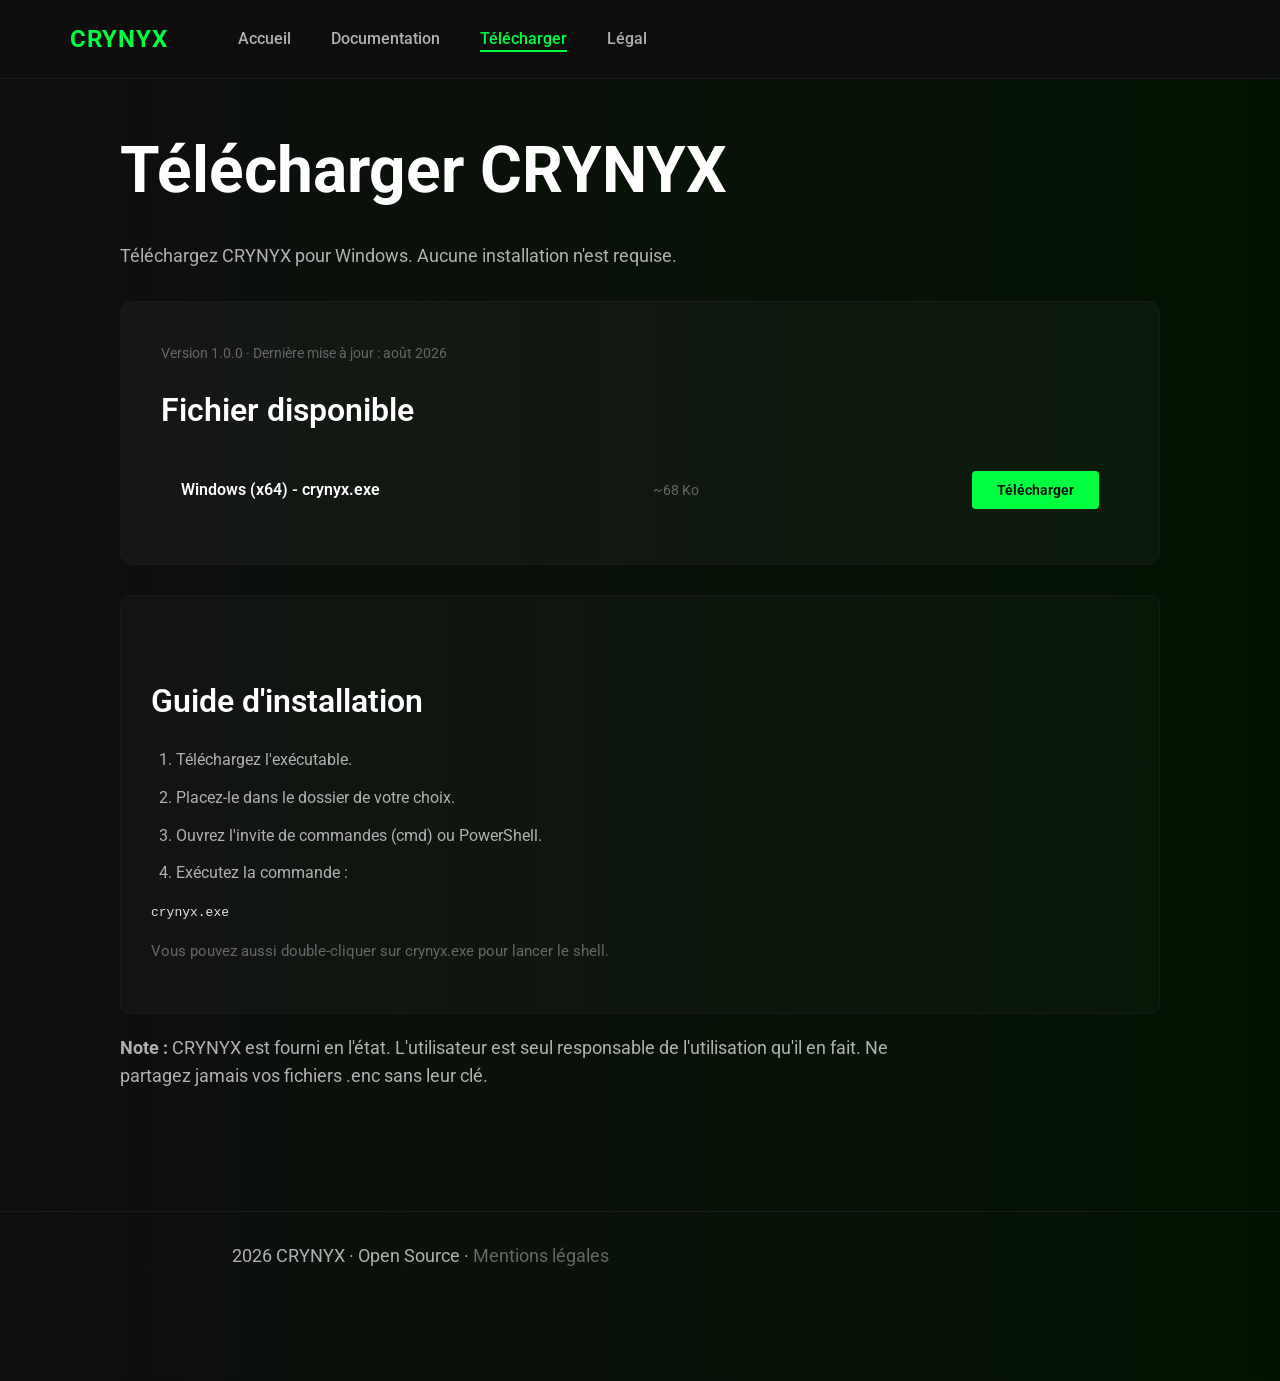
==== download.html @ 18b91b98 "Ajout du site avec le dossier download" ====
<!DOCTYPE html>
<html lang="fr">
<head>
    <meta charset="UTF-8" />
    <meta name="viewport" content="width=device-width, initial-scale=1.0" />
    <title>Télécharger CRYNYX</title>
    <link rel="stylesheet" href="style/style.css" />
    <link href="https://fonts.googleapis.com/css2?family=Roboto:wght@400;500;700&display=swap" rel="stylesheet" />
</head>
<body>

    <header>
        <nav class="nav-bar">
            <div class="logo">CRYNYX</div>
            <ul class="nav-links">
                <li><a href="index.html">Accueil</a></li>
                <li><a href="documentation.html">Documentation</a></li>
                <li><a href="download.html" class="active">Télécharger</a></li>
                <li><a href="legales.html">Légal</a></li>
            </ul>
        </nav>
    </header>

    <main>
        <h1>Télécharger CRYNYX</h1>
        <p>Téléchargez CRYNYX pour Windows. Aucune installation n'est requise.</p>

        <div class="download-card">
            <p class="version">Version 1.0.0 · Dernière mise à jour : août 2026</p>

            <h2>Fichier disponible</h2>

            <div class="download-item">
                <span class="name">Windows (x64) - crynyx.exe</span>
                <span class="size">~68 Ko</span>
                <a href="download/crynyx.exe" class="btn-small">Télécharger</a>
            </div>

        </div>

        <div class="install-steps">
            <h2>Guide d'installation</h2>
            <ol>
                <li>Téléchargez l'exécutable.</li>
                <li>Placez-le dans le dossier de votre choix.</li>
                <li>Ouvrez l'invite de commandes (cmd) ou PowerShell.</li>
                <li>Exécutez la commande :</li>
            </ol>
            <code>crynyx.exe</code>
            <p style="margin-top:15px; font-size:15px; color:#666;">
                Vous pouvez aussi double-cliquer sur crynyx.exe pour lancer le shell.
            </p>
        </div>

        <div class="warning-box">
            <p><strong>Note :</strong> CRYNYX est fourni en l'état. L'utilisateur est seul responsable de l'utilisation qu'il en fait. Ne partagez jamais vos fichiers .enc sans leur clé.</p>
        </div>
    </main>

    <footer>
        <p>2026 CRYNYX · Open Source · <a href="legales.html">Mentions légales</a></p>
    </footer>

</body>
</html>
---- style/style.css ----
/* ===== BASE ===== */
* {
    margin: 0;
    padding: 0;
    box-sizing: border-box;
}

html {
    background: linear-gradient(to right, #0f0f0f, #021401);
    min-height: 100vh;
    font-family: 'Roboto', 'Courier New', monospace;
}

body {
    color: #e0e0e0;
    line-height: 1.6;
    padding-bottom: 60px;
}

a {
    color: #e0e0e0;
    text-decoration: none;
    transition: color 0.3s ease;
}

a:hover {
    color: #00ff41;
}

/* ===== HEADER / NAVIGATION ===== */
header {
    padding: 20px 0;
    background: rgba(15, 15, 15, 0.9);
    border-bottom: 1px solid #1a1a1a;
    position: fixed;
    top: 0;
    left: 0;
    width: 100%;
    z-index: 1000;
    backdrop-filter: blur(8px);
}

.nav-bar {
    display: flex;
    align-items: center;
    justify-content: flex-start;
    max-width: 1200px;
    margin: 0 auto;
    padding: 0 30px;
    gap: 50px;
}

.logo {
    font-size: 24px;
    font-weight: 700;
    color: #00ff41;
    letter-spacing: 1px;
    margin-right: 20px;
}

.logo span {
    color: #ffffff;
}

.nav-links {
    display: flex;
    gap: 40px;
    list-style: none;
}

.nav-links a {
    color: #b0b0b0;
    font-size: 16px;
    font-weight: 500;
    position: relative;
    padding-bottom: 4px;
}

.nav-links a::after {
    content: '';
    position: absolute;
    bottom: 0;
    left: 0;
    width: 0%;
    height: 2px;
    background: #00ff41;
    transition: width 0.3s ease;
}

.nav-links a:hover::after {
    width: 100%;
}

.nav-links a.active {
    color: #00ff41;
}

.nav-links a.active::after {
    width: 100%;
}

/* ===== MAIN CONTENT ===== */
main {
    max-width: 1100px;
    margin: 0 auto;
    padding: 120px 30px 40px;
}

/* ===== TITRES ===== */
h1 {
    font-size: 64px;
    font-weight: 700;
    color: #ffffff;
    margin-bottom: 20px;
}

h1 .highlight {
    color: #00ff41;
}

h2 {
    font-size: 32px;
    font-weight: 600;
    color: #ffffff;
    margin: 50px 0 20px;
}

h3 {
    font-size: 22px;
    font-weight: 500;
    color: #00ff41;
    margin: 30px 0 15px;
}

p {
    font-size: 18px;
    color: #b0b0b0;
    margin-bottom: 20px;
    max-width: 800px;
}

/* ===== BOUTONS ===== */
.btn {
    display: inline-block;
    padding: 14px 40px;
    font-size: 18px;
    font-weight: 600;
    border-radius: 6px;
    cursor: pointer;
    transition: all 0.3s ease;
    border: none;
    font-family: inherit;
}

.btn-primary {
    background: #00ff41;
    color: #0a0a0a;
}

.btn-primary:hover {
    background: #33ff66;
    transform: translateY(-2px);
    box-shadow: 0 8px 30px rgba(0, 255, 65, 0.3);
}

.btn-secondary {
    background: transparent;
    color: #00ff41;
    border: 2px solid #00ff41;
}

.btn-secondary:hover {
    background: #00ff41;
    color: #0a0a0a;
    transform: translateY(-2px);
}

.btn-group {
    display: flex;
    gap: 20px;
    flex-wrap: wrap;
    margin: 30px 0;
}

/* ===== PAGE INDEX ===== */
.hero {
    text-align: center;
    padding: 40px 0;
}

.hero h1 {
    font-size: 72px;
}

.hero .subtitle {
    font-size: 22px;
    color: #888;
    margin: 10px 0 30px;
}

.hero .tagline {
    font-size: 20px;
    color: #666;
    margin-bottom: 10px;
}

.terminal-demo {
    background: #0a0a0a;
    border: 1px solid #1a1a1a;
    border-radius: 10px;
    padding: 25px 30px;
    margin: 40px auto;
    max-width: 700px;
    text-align: left;
    font-family: 'Courier New', monospace;
    font-size: 16px;
    color: #00ff41;
    box-shadow: 0 0 40px rgba(0, 255, 65, 0.05);
}

.terminal-demo .prompt {
    color: #00ff41;
}

.terminal-demo .output {
    color: #b0b0b0;
}

.terminal-demo .output-success {
    color: #00ff41;
}

.features-grid {
    display: grid;
    grid-template-columns: repeat(auto-fit, minmax(240px, 1fr));
    gap: 30px;
    margin: 40px 0;
}

.feature-card {
    background: rgba(255, 255, 255, 0.03);
    border: 1px solid #1a1a1a;
    border-radius: 10px;
    padding: 30px 20px;
    text-align: center;
    transition: border 0.3s ease;
}

.feature-card:hover {
    border-color: #00ff41;
}

.feature-card .icon {
    font-size: 40px;
    display: block;
    margin-bottom: 15px;
}

.feature-card h3 {
    color: #ffffff;
    font-size: 18px;
    margin: 0 0 10px;
}

.feature-card p {
    font-size: 15px;
    color: #888;
    margin: 0;
}

/* ===== PAGE DOCS ===== */
.docs-grid {
    display: grid;
    grid-template-columns: 1fr 1fr;
    gap: 40px;
    margin: 30px 0;
}

.doc-section {
    background: rgba(255, 255, 255, 0.02);
    border: 1px solid #1a1a1a;
    border-radius: 10px;
    padding: 30px;
}

.doc-section h3 {
    margin-top: 0;
}

.doc-section code {
    display: block;
    background: #0a0a0a;
    padding: 15px 20px;
    border-radius: 6px;
    font-family: 'Courier New', monospace;
    font-size: 14px;
    color: #00ff41;
    margin: 10px 0;
    overflow-x: auto;
    border-left: 3px solid #00ff41;
}

.doc-section .cmd {
    color: #00ff41;
}

.doc-section .arg {
    color: #ffcc00;
}

.doc-section .opt {
    color: #ff6600;
}

/* ===== PAGE DOWNLOAD ===== */
.download-card {
    background: rgba(255, 255, 255, 0.03);
    border: 1px solid #1a1a1a;
    border-radius: 12px;
    padding: 40px;
    margin: 30px 0;
}

.download-card .version {
    color: #666;
    font-size: 14px;
}

.download-card h2 {
    margin-top: 0;
}

.download-item {
    display: flex;
    align-items: center;
    justify-content: space-between;
    padding: 15px 20px;
    border-bottom: 1px solid #1a1a1a;
    flex-wrap: wrap;
    gap: 10px;
}

.download-item:last-child {
    border-bottom: none;
}

.download-item .name {
    font-weight: 600;
    color: #ffffff;
}

.download-item .size {
    color: #666;
    font-size: 14px;
}

.download-item .btn-small {
    padding: 8px 25px;
    font-size: 14px;
    background: #00ff41;
    color: #0a0a0a;
    border-radius: 4px;
    font-weight: 600;
    transition: background 0.3s ease;
}

.download-item .btn-small:hover {
    background: #33ff66;
}

.install-steps {
    background: rgba(255, 255, 255, 0.02);
    border: 1px solid #1a1a1a;
    border-radius: 10px;
    padding: 30px;
    margin: 20px 0;
}

.install-steps ol {
    padding-left: 25px;
    color: #b0b0b0;
}

.install-steps li {
    margin: 12px 0;
}

/* ===== PAGE LEGAL ===== */
.legal-content {
    max-width: 800px;
}

.legal-content h2 {
    margin-top: 40px;
}

.legal-content .date {
    color: #666;
    font-size: 14px;
}

/* ===== FOOTER ===== */
footer {
    text-align: center;
    padding: 30px 20px;
    border-top: 1px solid #1a1a1a;
    margin-top: 60px;
    color: #444;
    font-size: 14px;
}

footer a {
    color: #666;
}

footer a:hover {
    color: #00ff41;
}

/* ===== RESPONSIVE ===== */
@media (max-width: 900px) {
    .nav-bar {
        gap: 20px;
        flex-wrap: wrap;
        padding: 0 15px;
    }

    .nav-links {
        gap: 20px;
        flex-wrap: wrap;
    }

    .hero h1 {
        font-size: 48px;
    }

    h1 {
        font-size: 40px;
    }

    .docs-grid {
        grid-template-columns: 1fr;
    }

    .download-item {
        flex-direction: column;
        align-items: flex-start;
    }
}

@media (max-width: 600px) {
    .nav-bar {
        flex-direction: column;
        align-items: flex-start;
        gap: 10px;
    }

    .nav-links {
        gap: 15px;
    }

    .hero h1 {
        font-size: 32px;
    }

    h1 {
        font-size: 28px;
    }

    .btn-group {
        flex-direction: column;
        align-items: center;
    }

    .btn {
        width: 100%;
        text-align: center;
    }

    .terminal-demo {
        font-size: 13px;
        padding: 15px;
    }
}
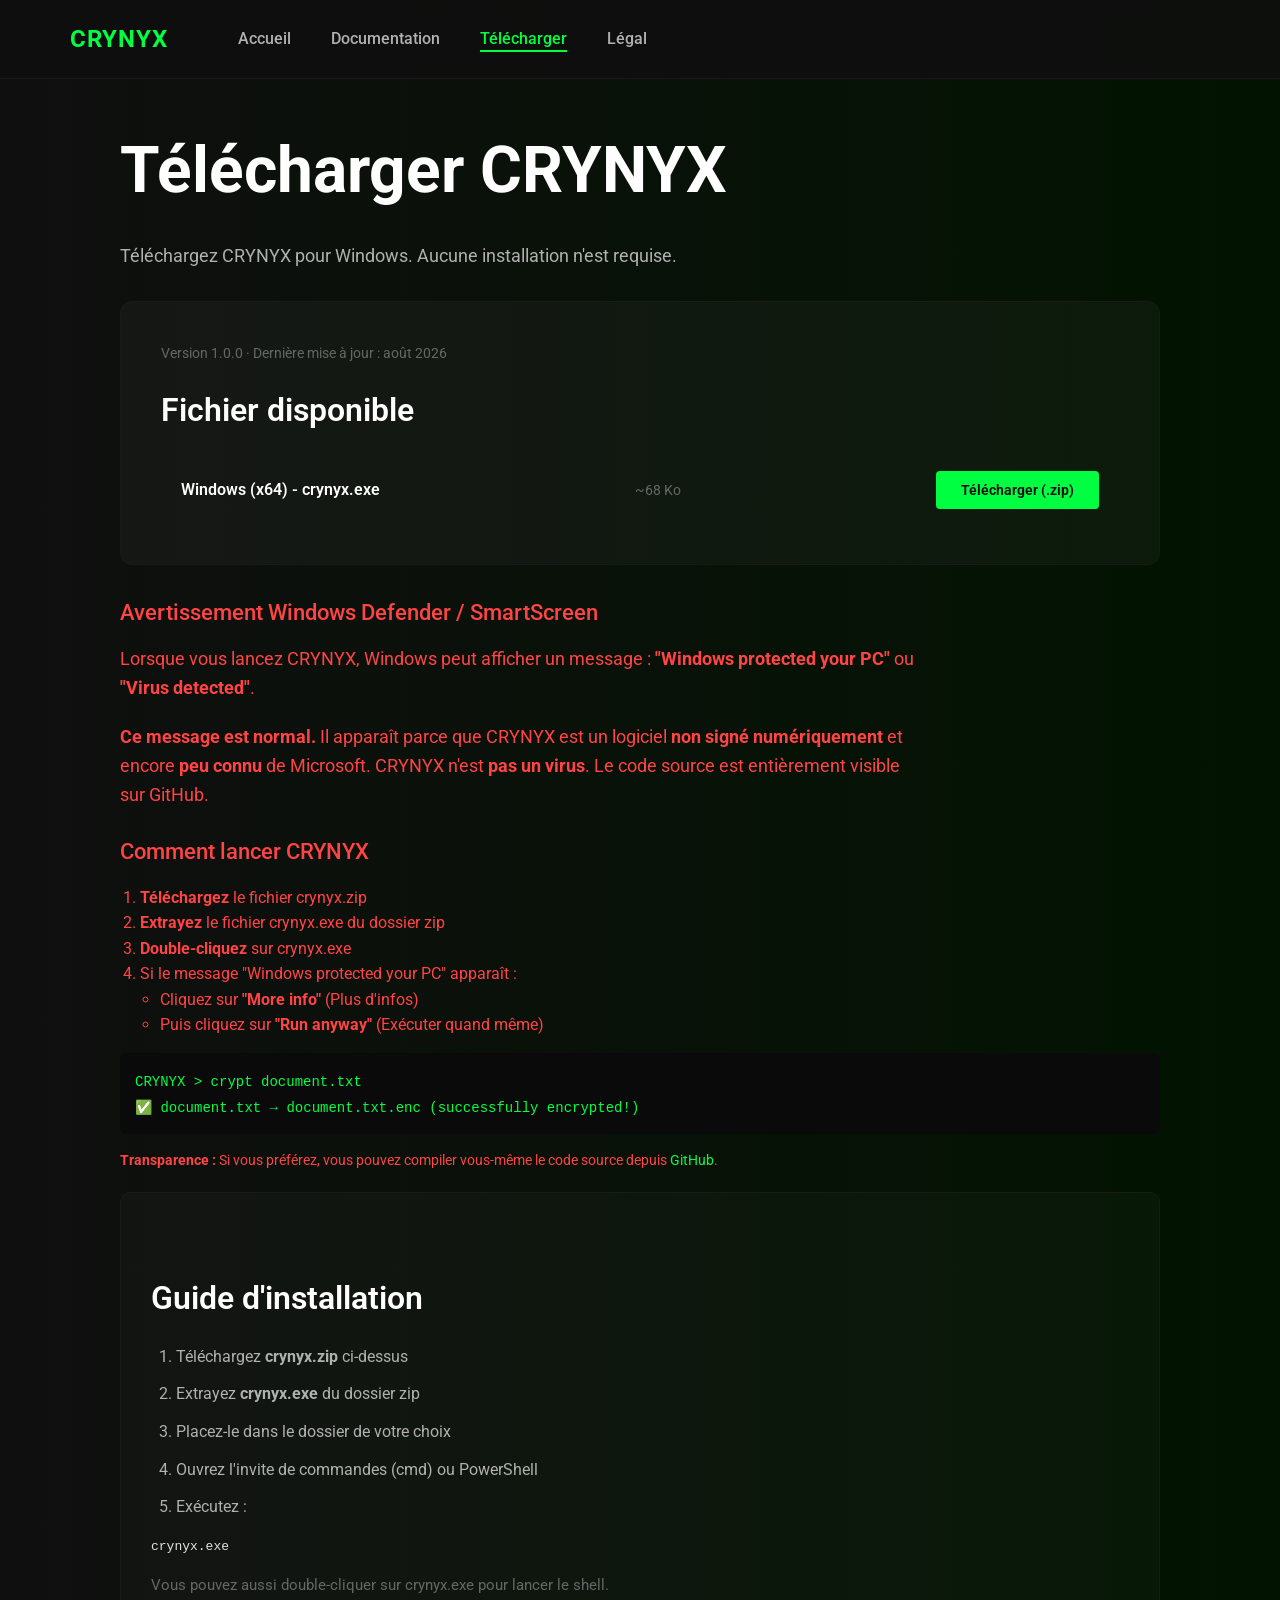
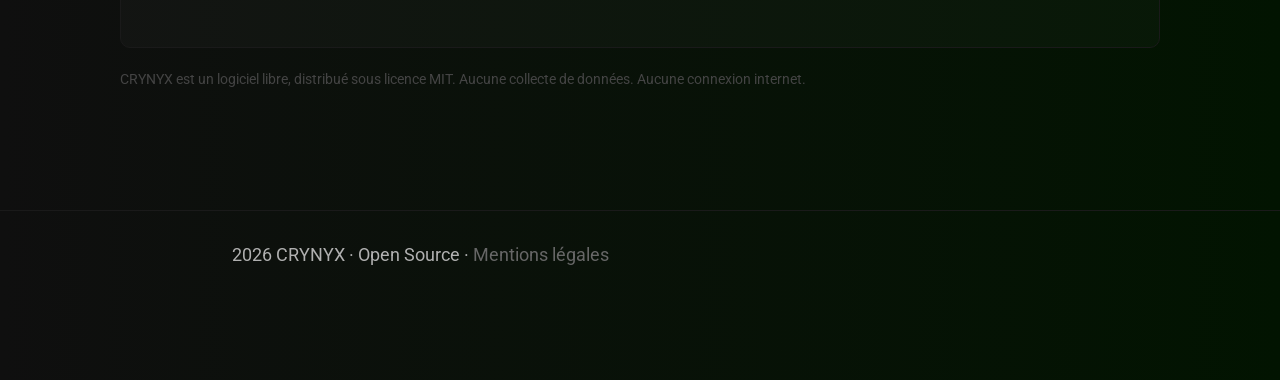
==== commit 0d2200d0: "Remplacement et mise à jour des fichiers" ====
--- a/download.html
+++ b/download.html
@@ -33,18 +33,55 @@
             <div class="download-item">
                 <span class="name">Windows (x64) - crynyx.exe</span>
                 <span class="size">~68 Ko</span>
-                <a href="download/crynyx.exe" class="btn-small">Télécharger</a>
+                <a href="downloads/crynyx.zip" class="btn-small">Télécharger (.zip)</a>
             </div>
 
+        </div>
+
+        <!-- SECTION SÉCURITÉ - IMPORTANTE ! -->
+        <div class="warning-box">
+            <h3 style="color:#ff4444; margin-top:0;">Avertissement Windows Defender / SmartScreen</h3>
+            <p style="color:#ff4444;">
+                Lorsque vous lancez CRYNYX, Windows peut afficher un message :
+                <strong>"Windows protected your PC"</strong> ou <strong>"Virus detected"</strong>.
+            </p>
+            <p style="color:#ff4444;">
+                <strong>Ce message est normal.</strong> Il apparaît parce que CRYNYX est un logiciel <strong>non signé numériquement</strong> et encore <strong>peu connu</strong> de Microsoft.
+                CRYNYX n'est <strong>pas un virus</strong>. Le code source est entièrement visible sur GitHub.
+            </p>
+
+            <h3 style="color:#ff4444; margin-top:25px;">Comment lancer CRYNYX</h3>
+            <ol style="color:#ff4444; padding-left:20px;">
+                <li><strong>Téléchargez</strong> le fichier crynyx.zip</li>
+                <li><strong>Extrayez</strong> le fichier crynyx.exe du dossier zip</li>
+                <li><strong>Double-cliquez</strong> sur crynyx.exe</li>
+                <li>Si le message "Windows protected your PC" apparaît :</li>
+                <ul style="padding-left:20px;">
+                    <li>Cliquez sur <strong>"More info"</strong> (Plus d'infos)</li>
+                    <li>Puis cliquez sur <strong>"Run anyway"</strong> (Exécuter quand même)</li>
+                </ul>
+            </ol>
+
+            <div style="background:#0a0a0a; padding:15px; border-radius:6px; margin-top:15px;">
+                <code style="color:#00ff41; font-size:14px;">
+                    CRYNYX > crypt document.txt<br/>
+                    ✅ document.txt → document.txt.enc (successfully encrypted!)
+                </code>
+            </div>
+
+            <p style="color:#ff4444; margin-top:15px; font-size:14px;">
+                <strong>Transparence :</strong> Si vous préférez, vous pouvez compiler vous-même le code source depuis <a href="https://github.com/gabin547/CRYNYX" style="color:#00ff41;">GitHub</a>.
+            </p>
         </div>
 
         <div class="install-steps">
             <h2>Guide d'installation</h2>
             <ol>
-                <li>Téléchargez l'exécutable.</li>
-                <li>Placez-le dans le dossier de votre choix.</li>
-                <li>Ouvrez l'invite de commandes (cmd) ou PowerShell.</li>
-                <li>Exécutez la commande :</li>
+                <li>Téléchargez <strong>crynyx.zip</strong> ci-dessus</li>
+                <li>Extrayez <strong>crynyx.exe</strong> du dossier zip</li>
+                <li>Placez-le dans le dossier de votre choix</li>
+                <li>Ouvrez l'invite de commandes (cmd) ou PowerShell</li>
+                <li>Exécutez :</li>
             </ol>
             <code>crynyx.exe</code>
             <p style="margin-top:15px; font-size:15px; color:#666;">
@@ -52,8 +89,11 @@
             </p>
         </div>
 
-        <div class="warning-box">
-            <p><strong>Note :</strong> CRYNYX est fourni en l'état. L'utilisateur est seul responsable de l'utilisation qu'il en fait. Ne partagez jamais vos fichiers .enc sans leur clé.</p>
+        <div class="legal-footer">
+            <p style="font-size:14px; color:#444;">
+                CRYNYX est un logiciel libre, distribué sous licence MIT.
+                Aucune collecte de données. Aucune connexion internet.
+            </p>
         </div>
     </main>
 
